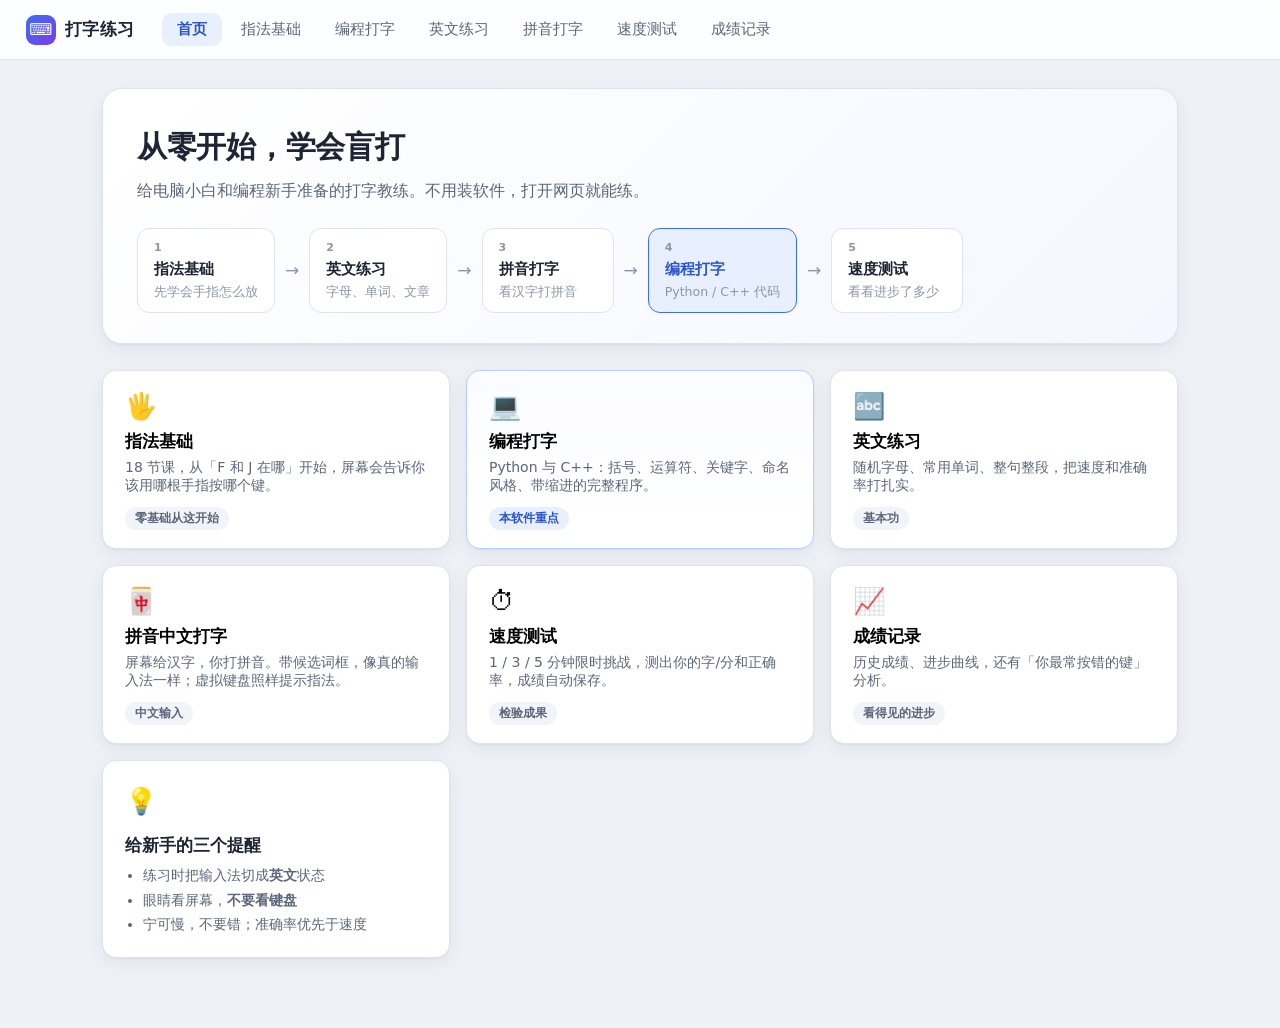
==== index.html @ 73f5bd14 "初始提交：打字练习（指法 / 拼音 / 编程 / 拳击小游戏） 一个给电脑小白和编程新手用的打字练习工具。纯原生 HTML/CSS/JS， 零依赖、零构建，双击 index.html 就能用。  模块" ====
<!DOCTYPE html>
<html lang="zh-CN">
<head>
<meta charset="UTF-8">
<meta name="viewport" content="width=device-width, initial-scale=1">
<title>打字练习 · 从零到编程盲打</title>
<link rel="stylesheet" href="css/style.css">
</head>
<body>

<header class="topbar">
  <div class="brand"><span class="logo">⌨</span><span>打字练习</span></div>
  <nav class="nav" id="nav">
    <button class="nav-btn active" data-screen="home">首页</button>
    <button class="nav-btn" data-screen="finger">指法基础</button>
    <button class="nav-btn" data-screen="code">编程打字</button>
    <button class="nav-btn" data-screen="english">英文练习</button>
    <button class="nav-btn" data-screen="pinyin">拼音打字</button>
    <button class="nav-btn" data-screen="test">速度测试</button>
    <button class="nav-btn" data-screen="records">成绩记录</button>
  </nav>
</header>

<main id="main">

  <!-- ================= 首页 ================= -->
  <section class="screen active" id="screen-home">
    <div class="hero">
      <h1>从零开始，学会盲打</h1>
      <p class="hero-sub">给电脑小白和编程新手准备的打字教练。不用装软件，打开网页就能练。</p>
      <div class="hero-flow">
        <div class="flow-step"><b>1</b><span>指法基础</span><em>先学会手指怎么放</em></div>
        <div class="flow-arrow">→</div>
        <div class="flow-step"><b>2</b><span>英文练习</span><em>字母、单词、文章</em></div>
        <div class="flow-arrow">→</div>
        <div class="flow-step"><b>3</b><span>拼音打字</span><em>看汉字打拼音</em></div>
        <div class="flow-arrow">→</div>
        <div class="flow-step hot"><b>4</b><span>编程打字</span><em>Python / C++ 代码</em></div>
        <div class="flow-arrow">→</div>
        <div class="flow-step"><b>5</b><span>速度测试</span><em>看看进步了多少</em></div>
      </div>
    </div>

    <div class="home-cards">
      <button class="home-card" data-goto="finger">
        <div class="hc-icon">🖐</div>
        <h3>指法基础</h3>
        <p>18 节课，从「F 和 J 在哪」开始，屏幕会告诉你该用哪根手指按哪个键。</p>
        <span class="hc-tag">零基础从这开始</span>
      </button>
      <button class="home-card hot" data-goto="code">
        <div class="hc-icon">💻</div>
        <h3>编程打字</h3>
        <p>Python 与 C++：括号、运算符、关键字、命名风格、带缩进的完整程序。</p>
        <span class="hc-tag">本软件重点</span>
      </button>
      <button class="home-card" data-goto="english">
        <div class="hc-icon">🔤</div>
        <h3>英文练习</h3>
        <p>随机字母、常用单词、整句整段，把速度和准确率打扎实。</p>
        <span class="hc-tag">基本功</span>
      </button>
      <button class="home-card" data-goto="pinyin">
        <div class="hc-icon">🀄</div>
        <h3>拼音中文打字</h3>
        <p>屏幕给汉字，你打拼音。带候选词框，像真的输入法一样；虚拟键盘照样提示指法。</p>
        <span class="hc-tag">中文输入</span>
      </button>
      <button class="home-card" data-goto="test">
        <div class="hc-icon">⏱</div>
        <h3>速度测试</h3>
        <p>1 / 3 / 5 分钟限时挑战，测出你的字/分和正确率，成绩自动保存。</p>
        <span class="hc-tag">检验成果</span>
      </button>
      <button class="home-card" data-goto="records">
        <div class="hc-icon">📈</div>
        <h3>成绩记录</h3>
        <p>历史成绩、进步曲线，还有「你最常按错的键」分析。</p>
        <span class="hc-tag">看得见的进步</span>
      </button>
      <div class="home-card static">
        <div class="hc-icon">💡</div>
        <h3>给新手的三个提醒</h3>
        <ul class="tips">
          <li>练习时把输入法切成<b>英文</b>状态</li>
          <li>眼睛看屏幕，<b>不要看键盘</b></li>
          <li>宁可慢，不要错；准确率优先于速度</li>
        </ul>
      </div>
    </div>
  </section>

  <!-- ================= 指法基础 ================= -->
  <section class="screen" id="screen-finger">
    <div class="panel-head">
      <h2>指法基础课</h2>
      <p>十个手指各有分工。按顺序练，每课拿到 <b>★★★</b> 再进下一课。屏幕上的虚拟键盘会高亮该按的键，下方会提示用哪根手指。</p>
    </div>

    <button class="game-banner" id="btnBoxing">
      <span class="gb-icon">🥊</span>
      <span class="gb-text">
        <b>拳击训练 · 小游戏</b>
        <em>打对高亮的键就是出拳，打错会被对手反击。练指法，也练准头。</em>
      </span>
      <span class="gb-go">开始 →</span>
    </button>

    <div class="level-grid" id="fingerLevels"></div>
  </section>

  <!-- ================= 拳击小游戏 ================= -->
  <section class="screen" id="screen-boxing">
    <div class="ring">
      <div class="ring-top">
        <button class="btn ghost small" id="boxBack">← 返回</button>
        <div class="ring-clock" id="boxTimer">1:00</div>
        <div class="seg" id="boxLevelSeg">
          <button class="seg-btn active" data-lv="easy">简单</button>
          <button class="seg-btn" data-lv="normal">中等</button>
          <button class="seg-btn" data-lv="hard">困难</button>
        </div>
      </div>

      <div class="ring-hp">
        <div class="hp-side">
          <div class="hp-head"><span>你</span><b id="boxYouHpTxt">100</b></div>
          <div class="hp-bar you"><i id="boxYouHp"></i></div>
        </div>
        <div class="hp-side right">
          <div class="hp-head"><b id="boxFoeHpTxt">600</b><span>对手</span></div>
          <div class="hp-bar foe"><i id="boxFoeHp"></i></div>
        </div>
      </div>

      <div class="ring-stage" id="boxStage">
        <div class="fighter you" id="boxYouFig"><span class="fig">🥊</span><em>你</em></div>
        <div class="ring-mid"></div>
        <div class="fighter foe" id="boxFoeFig"><span class="fig">🥊</span><em>对手</em></div>
        <div class="ring-banner" id="boxBanner"></div>
      </div>

      <div class="ring-combo">
        <span class="rc-combo" id="boxComboTxt">连击 <b>0</b></span>
        <span class="rc-punch" id="boxPunchName"></span>
      </div>

      <div class="ring-target">
        <div class="key-queue" id="boxQueue"></div>
      </div>

      <div class="hint-bar">
        <div class="hint-next" id="boxHint">准备好了就开始</div>
        <div class="hint-opts">
          <label class="switch"><input type="checkbox" id="boxSound"><span>按键音</span></label>
        </div>
      </div>

      <div class="keyboard" id="boxingKeyboard"></div>

      <div class="ring-overlay hidden" id="boxOverlay">
        <div class="ring-result">
          <div class="rr-icon" id="boxResIcon">🏆</div>
          <h2 id="boxResTitle">回合结束</h2>
          <div class="rr-stats" id="boxResStats"></div>
          <p class="rr-msg" id="boxResMsg"></p>
          <div class="rr-btns">
            <button class="btn primary" id="boxAgain">再来一局</button>
            <button class="btn" id="boxExit">返回指法基础</button>
          </div>
        </div>
      </div>
    </div>
  </section>

  <!-- ================= 编程打字 ================= -->
  <section class="screen" id="screen-code">
    <div class="panel-head">
      <h2>编程打字 · Python / C++</h2>
      <p>写代码最卡手指的不是字母，是 <code>{ } [ ] ( ) ; : &lt; &gt; :: -&gt; &amp;&amp; ||</code> 这些符号，还有缩进。下面按难度分五关，从符号一直练到完整程序。</p>
    </div>
    <div class="tabs" id="codeTabs"></div>
    <div class="level-grid" id="codeLevels"></div>
  </section>

  <!-- ================= 英文练习 ================= -->
  <section class="screen" id="screen-english">
    <div class="panel-head">
      <h2>英文打字练习</h2>
      <p>从随机字母到整段文章。这一关练的是「手感」，打好之后编程打字会轻松很多。</p>
    </div>
    <div class="tabs" id="englishTabs"></div>
    <div class="level-grid" id="englishLevels"></div>
  </section>

  <!-- ================= 拼音中文打字 ================= -->
  <section class="screen" id="screen-pinyin">
    <div class="panel-head">
      <h2>拼音中文打字</h2>
      <p>屏幕给你汉字，你打出它的拼音 —— 比如「中国」就打 <code>zhongguo</code>，然后按<b>空格</b>确认。
         这是<b>模拟输入法</b>的练法：所以虚拟键盘照样告诉你该用哪根手指、按错的键也会被统计。
         练熟之后，用真实输入法打字会顺手很多。</p>
    </div>
    <div class="tabs" id="pinyinTabs"></div>
    <div class="level-grid" id="pinyinLevels"></div>
  </section>

  <!-- ================= 速度测试 ================= -->
  <section class="screen" id="screen-test">
    <div class="panel-head">
      <h2>速度测试</h2>
      <p>限时挑战，时间一到自动结算。成绩会存进「成绩记录」，可以反复挑战刷新纪录。</p>
    </div>

    <div class="test-config">
      <div class="cfg-block">
        <label class="cfg-label">测试内容</label>
        <div class="seg" id="testKind">
          <button class="seg-btn active" data-kind="code">代码混合</button>
          <button class="seg-btn" data-kind="english">英文文章</button>
          <button class="seg-btn" data-kind="pinyin">拼音中文</button>
          <button class="seg-btn" data-kind="symbol">纯符号</button>
        </div>
      </div>
      <div class="cfg-block">
        <label class="cfg-label">时长</label>
        <div class="seg" id="testDur">
          <button class="seg-btn" data-dur="60">1 分钟</button>
          <button class="seg-btn active" data-dur="180">3 分钟</button>
          <button class="seg-btn" data-dur="300">5 分钟</button>
        </div>
      </div>
      <button class="btn primary big" id="btnStartTest">开始测试</button>
    </div>

    <div class="test-best" id="testBest"></div>
  </section>

  <!-- ================= 通用练习界面 ================= -->
  <section class="screen" id="screen-practice">
    <div class="practice-head">
      <div class="ph-left">
        <button class="btn ghost small" id="btnBack">← 返回</button>
        <div>
          <h2 id="pTitle">练习</h2>
          <p class="ph-sub" id="pSubtitle"></p>
        </div>
      </div>
      <div class="stats">
        <div class="stat"><b id="sKpm">0</b><span>字/分</span></div>
        <div class="stat"><b id="sAcc">100%</b><span>正确率</span></div>
        <div class="stat"><b id="sTime">0:00</b><span id="sTimeLabel">用时</span></div>
        <div class="stat"><b id="sProgress">0%</b><span>进度</span></div>
      </div>
    </div>

    <div class="progress-bar"><i id="pBar"></i></div>

    <div class="pinyin-panel hidden" id="pinyinPanel">
      <div class="py-left">
        <div class="py-word" id="pyWord">—</div>
        <div class="py-pinyin" id="pyPinyin"></div>
      </div>
      <div class="py-right">
        <div class="py-label">候选词 · 打完按空格确认</div>
        <div class="py-cands" id="pyCands"></div>
      </div>
    </div>

    <div class="type-area" id="typeArea">
      <div class="type-scroll" id="typeScroll">
        <div class="type-text" id="typeText"></div>
      </div>
      <div class="type-overlay" id="typeOverlay"></div>
    </div>

    <div class="hint-bar">
      <div class="hint-next" id="hintNext">准备好了就按第一个键开始</div>
      <div class="hint-opts">
        <label class="switch"><input type="checkbox" id="chkStrict" checked><span>严格模式</span></label>
        <label class="switch"><input type="checkbox" id="chkTabIndent" checked><span>Tab 补全缩进</span></label>
        <label class="switch"><input type="checkbox" id="chkSpaces" checked><span>显示空格</span></label>
        <label class="switch"><input type="checkbox" id="chkSound"><span>按键音</span></label>
      </div>
    </div>

    <div class="hands-wrap">
      <div class="hand" id="handLeft">
        <div class="hand-label">左手</div>
        <div class="fingers">
          <div class="finger" data-finger="L5"><i></i><span>小指</span></div>
          <div class="finger" data-finger="L4"><i></i><span>无名</span></div>
          <div class="finger" data-finger="L3"><i></i><span>中指</span></div>
          <div class="finger" data-finger="L2"><i></i><span>食指</span></div>
          <div class="finger thumb" data-finger="TH"><i></i><span>拇指</span></div>
        </div>
      </div>
      <div class="hand right" id="handRight">
        <div class="hand-label">右手</div>
        <div class="fingers">
          <div class="finger thumb" data-finger="TH"><i></i><span>拇指</span></div>
          <div class="finger" data-finger="R2"><i></i><span>食指</span></div>
          <div class="finger" data-finger="R3"><i></i><span>中指</span></div>
          <div class="finger" data-finger="R4"><i></i><span>无名</span></div>
          <div class="finger" data-finger="R5"><i></i><span>小指</span></div>
        </div>
      </div>
    </div>

    <div class="kb-legend" id="kbLegend"></div>
    <div class="keyboard" id="keyboard"></div>

    <div class="practice-foot">
      <button class="btn" id="btnRestart">↻ 重新开始</button>
      <button class="btn" id="btnPause">⏸ 暂停</button>
      <button class="btn primary" id="btnNext">下一组 →</button>
      <span class="foot-note">提示：练习时请把输入法切换到<b>英文</b>状态</span>
    </div>
  </section>

  <!-- ================= 成绩记录 ================= -->
  <section class="screen" id="screen-records">
    <div class="panel-head">
      <h2>成绩记录</h2>
      <p>成绩保存在你这台电脑的浏览器里（localStorage），不会上传到任何地方。</p>
    </div>

    <div class="record-overview" id="recordOverview"></div>

    <div class="record-grid">
      <div class="card">
        <h3>进步曲线（字/分）</h3>
        <canvas id="trendChart" width="640" height="220"></canvas>
        <p class="card-note" id="trendNote">还没有数据，去练几组吧。</p>
      </div>

      <div class="card">
        <h3>薄弱键分析</h3>
        <p class="card-note">统计你「该按这个键却按错」的次数。</p>
        <div class="weak-list" id="weakList"></div>
        <button class="btn primary" id="btnWeakDrill">针对薄弱键生成练习</button>
      </div>
    </div>

    <div class="card">
      <h3>最近成绩</h3>
      <div class="table-wrap">
        <table class="record-table" id="recordTable">
          <thead>
            <tr><th>时间</th><th>项目</th><th>字/分</th><th>正确率</th><th>用时</th><th>错误</th></tr>
          </thead>
          <tbody></tbody>
        </table>
      </div>
      <button class="btn danger" id="btnClearRecords">清空全部记录</button>
    </div>
  </section>

  <!-- ================= 结算弹窗 ================= -->
  <div class="modal-mask hidden" id="modalMask">
    <div class="modal" id="modal">
      <div class="modal-stars" id="mStars"></div>
      <h2 id="mTitle">这一组完成啦</h2>
      <div class="modal-stats" id="mStats"></div>
      <p class="modal-msg" id="mMsg"></p>
      <div class="modal-btns">
        <button class="btn" id="mAgain">再来一次</button>
        <button class="btn primary" id="mNext">下一组</button>
        <button class="btn ghost" id="mClose">关闭</button>
      </div>
    </div>
  </div>

</main>

<script src="js/data.js"></script>
<script src="js/keyboard.js"></script>
<script src="js/engine.js"></script>
<script src="js/boxing.js"></script>
<script src="js/app.js"></script>
</body>
</html>
---- css/style.css ----
/* ============================================================
   打字练习 · 样式表
   ============================================================ */

:root {
  --bg: #eef1f6;
  --panel: #ffffff;
  --ink: #1d2433;
  --ink-2: #5b6679;
  --ink-3: #8c96a8;
  --line: #dfe4ec;
  --brand: #3b6ef5;
  --brand-dk: #2a55cc;
  --brand-soft: #e8efff;
  --ok: #17b26a;
  --ok-soft: #e3f8ee;
  --bad: #ef4444;
  --bad-soft: #fdeaea;
  --warn: #f59e0b;
  --radius: 14px;
  --shadow: 0 1px 2px rgba(20,30,60,.05), 0 6px 20px rgba(20,30,60,.06);
  --shadow-lg: 0 10px 40px rgba(20,30,60,.14);
  --mono: "Cascadia Mono", "JetBrains Mono", Consolas, "SF Mono", Menlo, "Courier New", monospace;
}

/* 手指配色：左手暖色，右手冷色，一眼分清 */
:root {
  --f-L5: #ef5f6b;
  --f-L4: #f59f3c;
  --f-L3: #e3c229;
  --f-L2: #4cb96b;
  --f-R2: #14b8a6;
  --f-R3: #3b82f6;
  --f-R4: #8b5cf6;
  --f-R5: #ec4899;
  --f-TH: #94a3b8;
}

* { box-sizing: border-box; }

html, body {
  margin: 0;
  padding: 0;
  background: var(--bg);
  color: var(--ink);
  font-family: "PingFang SC", "Microsoft YaHei", "Hiragino Sans GB", system-ui, -apple-system, sans-serif;
  font-size: 15px;
  line-height: 1.6;
  -webkit-font-smoothing: antialiased;
}

button { font-family: inherit; cursor: pointer; }
code { font-family: var(--mono); background: #f1f4f9; padding: 1px 5px; border-radius: 5px; font-size: .92em; color: #b3306b; }

/* ---------------- 顶栏 ---------------- */
.topbar {
  position: sticky; top: 0; z-index: 50;
  display: flex; align-items: center; gap: 28px;
  padding: 0 26px; height: 60px;
  background: rgba(255,255,255,.88);
  backdrop-filter: saturate(180%) blur(12px);
  border-bottom: 1px solid var(--line);
}
.brand { display: flex; align-items: center; gap: 9px; font-weight: 700; font-size: 17px; letter-spacing: .3px; }
.brand .logo {
  display: grid; place-items: center;
  width: 30px; height: 30px; border-radius: 9px;
  background: linear-gradient(135deg, var(--brand), #7c3aed);
  color: #fff; font-size: 16px;
}
.nav { display: flex; gap: 4px; }
.nav-btn {
  border: 0; background: transparent; color: var(--ink-2);
  padding: 7px 15px; border-radius: 9px; font-size: 14.5px; font-weight: 500;
  transition: background .15s, color .15s;
}
.nav-btn:hover { background: #f1f4f9; color: var(--ink); }
.nav-btn.active { background: var(--brand-soft); color: var(--brand-dk); font-weight: 600; }

main { max-width: 1120px; margin: 0 auto; padding: 28px 22px 70px; }

/* ---------------- 屏幕切换 ---------------- */
.screen { display: none; animation: fadeUp .26s ease; }
.screen.active { display: block; }
@keyframes fadeUp { from { opacity: 0; transform: translateY(7px); } to { opacity: 1; transform: none; } }

.panel-head { margin-bottom: 22px; }
.panel-head h2 { margin: 0 0 7px; font-size: 23px; letter-spacing: .2px; }
.panel-head p { margin: 0; color: var(--ink-2); max-width: 780px; }

/* ---------------- 首页 ---------------- */
.hero {
  background: linear-gradient(135deg, #ffffff 0%, #f4f7ff 100%);
  border: 1px solid var(--line);
  border-radius: 20px;
  padding: 34px 34px 30px;
  box-shadow: var(--shadow);
  margin-bottom: 26px;
}
.hero h1 { margin: 0 0 8px; font-size: 30px; letter-spacing: -.3px; }
.hero-sub { margin: 0 0 24px; color: var(--ink-2); font-size: 15.5px; }

.hero-flow { display: flex; align-items: center; gap: 10px; flex-wrap: wrap; }
.flow-step {
  display: flex; flex-direction: column; gap: 1px;
  background: #fff; border: 1px solid var(--line); border-radius: 12px;
  padding: 10px 16px; min-width: 132px;
}
.flow-step b { font-size: 11px; color: var(--ink-3); font-weight: 700; letter-spacing: 1px; }
.flow-step span { font-weight: 600; font-size: 15px; }
.flow-step em { font-style: normal; font-size: 12.5px; color: var(--ink-3); }
.flow-step.hot { border-color: var(--brand); background: var(--brand-soft); }
.flow-step.hot span { color: var(--brand-dk); }
.flow-arrow { color: var(--ink-3); font-size: 17px; }

.home-cards { display: grid; grid-template-columns: repeat(auto-fill, minmax(285px, 1fr)); gap: 16px; }.home-card {
  display: block; text-align: left;
  background: var(--panel); border: 1px solid var(--line); border-radius: var(--radius);
  padding: 20px 22px 18px; box-shadow: var(--shadow);
  transition: transform .16s, box-shadow .16s, border-color .16s;
  position: relative;
}
button.home-card:hover { transform: translateY(-3px); box-shadow: var(--shadow-lg); border-color: #c9d6f5; }
.home-card.hot { border-color: #b9cdfb; background: linear-gradient(180deg, #fbfcff, #fff); }
.home-card .hc-icon { font-size: 26px; margin-bottom: 9px; }
.home-card h3 { margin: 0 0 6px; font-size: 17px; }
.home-card p { margin: 0 0 12px; color: var(--ink-2); font-size: 14px; }
.hc-tag {
  display: inline-block; font-size: 12px; font-weight: 600;
  background: #f1f4f9; color: var(--ink-2);
  padding: 3px 10px; border-radius: 20px;
}
.home-card.hot .hc-tag { background: var(--brand-soft); color: var(--brand-dk); }
.home-card.static { cursor: default; }
.tips { margin: 0; padding-left: 18px; color: var(--ink-2); font-size: 13.5px; }
.tips li { margin-bottom: 3px; }

/* ---------------- 关卡列表 ---------------- */
.tabs { display: flex; gap: 7px; margin-bottom: 18px; flex-wrap: wrap; }
.tab-btn {
  border: 1px solid var(--line); background: #fff; color: var(--ink-2);
  padding: 8px 17px; border-radius: 10px; font-size: 14.5px; font-weight: 600;
  transition: all .15s;
}
.tab-btn:hover { border-color: #c9d6f5; color: var(--ink); }
.tab-btn.active { background: var(--brand); border-color: var(--brand); color: #fff; }

.level-grid { display: grid; grid-template-columns: repeat(auto-fill, minmax(258px, 1fr)); gap: 13px; }
.group-title {
  grid-column: 1 / -1;
  font-size: 13px; font-weight: 700; color: var(--ink-3);
  letter-spacing: 1.4px; text-transform: uppercase;
  margin: 14px 0 -3px; padding-bottom: 7px; border-bottom: 1px dashed var(--line);
}
.group-title:first-child { margin-top: 0; }

.level-card {
  text-align: left; background: var(--panel); border: 1px solid var(--line);
  border-radius: 12px; padding: 15px 17px;
  box-shadow: 0 1px 2px rgba(20,30,60,.04);
  transition: transform .15s, box-shadow .15s, border-color .15s;
  position: relative; overflow: hidden;
}
.level-card:hover { transform: translateY(-2px); box-shadow: var(--shadow); border-color: #c9d6f5; }
.level-card .lc-top { display: flex; align-items: center; justify-content: space-between; gap: 8px; margin-bottom: 4px; }
.level-card h4 { margin: 0; font-size: 15.5px; }
.level-card .lc-desc { margin: 0; color: var(--ink-3); font-size: 13px; }
.level-card .lc-preview {
  margin-top: 9px; font-family: var(--mono); font-size: 12.5px; color: #5d6b85;
  background: #f7f9fc; border-radius: 7px; padding: 7px 10px;
  white-space: nowrap; overflow: hidden; text-overflow: ellipsis;
}
.stars { font-size: 13px; color: #d8dee9; letter-spacing: 1px; white-space: nowrap; }
.stars .on { color: #fbbf24; }
.level-card .lc-badge {
  position: absolute; top: 0; right: 0;
  font-size: 10.5px; font-weight: 700; letter-spacing: .5px;
  background: var(--brand-soft); color: var(--brand-dk);
  padding: 3px 10px; border-bottom-left-radius: 9px;
}

/* ---------------- 按钮 ---------------- */
.btn {
  border: 1px solid var(--line); background: #fff; color: var(--ink);
  padding: 9px 18px; border-radius: 10px; font-size: 14.5px; font-weight: 600;
  transition: all .14s;
}
.btn:hover { border-color: #c2cee2; background: #fafbfd; }
.btn.primary { background: var(--brand); border-color: var(--brand); color: #fff; }
.btn.primary:hover { background: var(--brand-dk); border-color: var(--brand-dk); }
.btn.ghost { background: transparent; border-color: transparent; color: var(--ink-2); }
.btn.ghost:hover { background: #eaeef5; color: var(--ink); }
.btn.danger { color: #c0392b; border-color: #f3d3d0; background: #fff; }
.btn.danger:hover { background: #fdf3f2; }
.btn.small { padding: 6px 12px; font-size: 13.5px; }
.btn.big { padding: 13px 34px; font-size: 16px; }
.btn:disabled { opacity: .45; cursor: not-allowed; }

/* ---------------- 速度测试配置 ---------------- */
.test-config {
  display: flex; align-items: flex-end; gap: 26px; flex-wrap: wrap;
  background: var(--panel); border: 1px solid var(--line); border-radius: var(--radius);
  padding: 22px 24px; box-shadow: var(--shadow);
}
.cfg-block { display: flex; flex-direction: column; gap: 9px; }
.cfg-label { font-size: 13px; font-weight: 700; color: var(--ink-3); letter-spacing: .5px; }
.seg { display: flex; gap: 6px; background: #f1f4f9; padding: 4px; border-radius: 11px; }
.seg-btn {
  border: 0; background: transparent; color: var(--ink-2);
  padding: 8px 17px; border-radius: 8px; font-size: 14px; font-weight: 600;
}
.seg-btn.active { background: #fff; color: var(--brand-dk); box-shadow: 0 1px 3px rgba(20,30,60,.11); }
.test-best { margin-top: 20px; }

/* ---------------- 练习界面 ---------------- */
.practice-head { display: flex; align-items: flex-start; justify-content: space-between; gap: 20px; flex-wrap: wrap; margin-bottom: 14px; }
.ph-left { display: flex; align-items: flex-start; gap: 12px; }
.ph-left h2 { margin: 2px 0 2px; font-size: 19px; }
.ph-sub { margin: 0; color: var(--ink-3); font-size: 13.5px; }
.stats { display: flex; gap: 10px; }
.stat {
  background: var(--panel); border: 1px solid var(--line); border-radius: 11px;
  padding: 8px 16px; text-align: center; min-width: 82px;
}
.stat b { display: block; font-size: 20px; font-variant-numeric: tabular-nums; letter-spacing: -.4px; }
.stat span { font-size: 11.5px; color: var(--ink-3); }
.stat.warn b { color: var(--warn); }
.stat.ok b { color: var(--ok); }
.stat.bad b { color: var(--bad); }

.progress-bar { height: 6px; background: #e2e7f0; border-radius: 6px; overflow: hidden; margin-bottom: 18px; }
.progress-bar i { display: block; height: 100%; width: 0; background: linear-gradient(90deg, var(--brand), #7c3aed); border-radius: 6px; transition: width .12s linear; }

/* ---------- 拼音打字：汉字 + 拼音进度 + 候选词框 ---------- */
.pinyin-panel {
  display: flex; align-items: center; gap: 34px; flex-wrap: wrap;
  background: var(--panel); border: 1px solid var(--line); border-radius: 12px;
  padding: 14px 24px; margin-bottom: 14px;
  box-shadow: 0 1px 2px rgba(20,30,60,.04);
}
.py-left { min-width: 150px; }
.py-word { font-size: 40px; font-weight: 700; letter-spacing: 8px; line-height: 1.15; color: #17233d; }
.py-pinyin { font-family: var(--mono); font-size: 17px; letter-spacing: 3px; margin-top: 3px; height: 24px; }
.py-pinyin .t { color: var(--ok); font-weight: 700; }
.py-pinyin .r { color: #c3cbd9; }
.py-right { flex: 1; min-width: 260px; }
.py-label { font-size: 12px; color: var(--ink-3); margin-bottom: 7px; }
.py-cands { display: flex; gap: 8px; flex-wrap: wrap; }
.py-cand {
  font-size: 19px; padding: 6px 16px; border-radius: 9px; letter-spacing: 1px;
  background: #f1f4f9; color: var(--ink-3);
}
.py-cand.first {
  background: var(--brand-soft); color: var(--brand-dk); font-weight: 700;
  box-shadow: 0 0 0 1px #c3d5fb inset;
}

.type-area {
  position: relative;
  background: #fbfcfe; border: 1px solid var(--line); border-radius: var(--radius);
  padding: 0; margin-bottom: 14px;
  height: 252px; overflow: hidden;
  box-shadow: inset 0 1px 3px rgba(20,30,60,.03);
  transition: border-color .15s, box-shadow .15s;
  cursor: text;
}
.type-area:focus { outline: none; }
.type-area.focused { border-color: #b9cdfb; box-shadow: 0 0 0 3px var(--brand-soft); }
.type-area.shake { animation: shake .18s; }
@keyframes shake {
  0%,100% { transform: translateX(0); }
  25% { transform: translateX(-5px); }
  75% { transform: translateX(5px); }
}
.type-area.done { border-color: #a7e6c6; box-shadow: 0 0 0 3px var(--ok-soft); }

.type-scroll {
  position: relative;
  height: 100%; overflow-y: auto; overflow-x: hidden;
  padding: 20px 26px;
}

.type-text {
  font-family: var(--mono);
  font-size: 21px; line-height: 2.05;
  white-space: pre-wrap; word-break: break-word;
  letter-spacing: .4px; color: #7c8798;
}
.type-text .c { border-radius: 3px; transition: color .08s, background .08s; }
.type-text .c.ok { color: var(--ok); }
.type-text .c.bad { color: #fff; background: var(--bad); }
.type-text .c.cur {
  box-shadow: 0 0 0 2px var(--brand);
  position: relative;
}
.type-text .c.cur:not(.bad) { color: #17233d; }
.type-text .c.cur::before {
  content: ""; position: absolute; left: -2px; top: 4%;
  width: 2.5px; height: 92%; background: var(--brand);
  animation: blink 1.05s steps(2) infinite;
}
@keyframes blink { 0%,50% { opacity: 1; } 51%,100% { opacity: .12; } }
/* 空格默认只有打开「显示空格」时才显示底色 */
.type-text.show-spaces .c.sp { background: rgba(59,110,245,.10); }
.type-text .c.nl { color: #c3cbd9; }
.type-text .c.nl::after { content: "↵"; font-size: .8em; }
.type-text .ln {
  color: #c3cbd9; user-select: none; font-size: .76em;
  margin-right: 8px; font-variant-numeric: tabular-nums;
}

.type-overlay {
  position: absolute; inset: 0; display: none;
  place-items: center; background: rgba(251,252,254,.9);
  font-size: 17px; color: var(--ink-2); backdrop-filter: blur(2px);
}
.type-overlay.show { display: grid; }
.type-overlay b { color: var(--ink); }

.hint-bar {
  display: flex; align-items: center; justify-content: space-between; gap: 16px; flex-wrap: wrap;
  background: var(--panel); border: 1px solid var(--line); border-radius: 12px;
  padding: 11px 18px; margin-bottom: 14px;
}
.hint-next { font-size: 15px; display: flex; align-items: center; gap: 9px; flex-wrap: wrap; }
.hint-next kbd {
  font-family: var(--mono); font-size: 16px; font-weight: 700;
  background: #fff; border: 1px solid #ccd5e4; border-bottom-width: 3px;
  border-radius: 7px; padding: 2px 11px; min-width: 34px; text-align: center;
  display: inline-block;
}
.hint-next .finger-tag {
  font-size: 12.5px; font-weight: 700; color: #fff;
  padding: 3px 11px; border-radius: 20px;
}
.hint-next .muted { color: var(--ink-3); font-size: 13.5px; font-weight: 400; }
.hint-opts { display: flex; gap: 15px; flex-wrap: wrap; }
.switch { display: inline-flex; align-items: center; gap: 7px; font-size: 13.5px; color: var(--ink-2); cursor: pointer; user-select: none; }
.switch input { width: 15px; height: 15px; accent-color: var(--brand); cursor: pointer; }

/* ---------------- 手指提示 ---------------- */
.hands-wrap {
  display: flex; gap: 34px; justify-content: center; flex-wrap: wrap;
  background: var(--panel); border: 1px solid var(--line); border-radius: 12px;
  padding: 13px 22px; margin-bottom: 12px;
}
.hand { display: flex; align-items: center; gap: 12px; }
/* 右手整体镜像：标签放外侧，手指从拇指到小指 */
.hand.right { flex-direction: row-reverse; }
.hand-label { font-size: 12px; color: var(--ink-3); font-weight: 700; writing-mode: vertical-rl; letter-spacing: 2px; }
.fingers { display: flex; gap: 6px; }
.finger {
  display: flex; flex-direction: column; align-items: center; gap: 4px;
  padding: 6px 4px 5px; border-radius: 9px; min-width: 50px;
  transition: background .12s, transform .12s;
}
.finger i { display: block; width: 15px; border-radius: 8px; background: currentColor; opacity: .32; transition: opacity .12s, height .12s; }
.finger span { font-size: 11px; color: var(--ink-3); white-space: nowrap; }
.finger[data-finger="L5"] { color: var(--f-L5); } .finger[data-finger="L4"] { color: var(--f-L4); }
.finger[data-finger="L3"] { color: var(--f-L3); } .finger[data-finger="L2"] { color: var(--f-L2); }
.finger[data-finger="R2"] { color: var(--f-R2); } .finger[data-finger="R3"] { color: var(--f-R3); }
.finger[data-finger="R4"] { color: var(--f-R4); } .finger[data-finger="R5"] { color: var(--f-R5); }
.finger[data-finger="TH"] { color: var(--f-TH); }
/* 手指长短，模拟真实手掌 */
.finger i { height: 34px; }
.finger[data-finger$="3"] i { height: 42px; }
.finger[data-finger$="2"] i { height: 38px; }
.finger[data-finger$="5"] i { height: 26px; }
.finger.thumb i { height: 20px; width: 22px; border-radius: 9px; }
.finger.active { background: currentColor; transform: translateY(-3px); }
.finger.active i { opacity: 1; }
.finger.active span { color: #fff; font-weight: 700; }
.finger.press { animation: pressPulse .18s; }
@keyframes pressPulse { 50% { transform: scale(.9) translateY(1px); } }

/* ---------------- 虚拟键盘 ---------------- */
.kb-legend { display: flex; gap: 13px; justify-content: center; flex-wrap: wrap; margin-bottom: 9px; }
.kb-legend span { font-size: 11.5px; color: var(--ink-2); display: inline-flex; align-items: center; gap: 5px; }
.kb-legend i { width: 10px; height: 10px; border-radius: 3px; display: inline-block; }

.keyboard {
  background: #e9edf4; border: 1px solid var(--line); border-radius: 14px;
  padding: 9px; margin-bottom: 16px;
  box-shadow: inset 0 1px 4px rgba(20,30,60,.05);
}
.kb-row { display: flex; gap: 5px; margin-bottom: 5px; }
.kb-row:last-child { margin-bottom: 0; }
.key {
  position: relative;
  flex: 1 1 0; min-width: 0; height: 46px;
  background: #fff; border: 1px solid #d4dbe8; border-bottom-width: 3px;
  border-radius: 8px;
  display: flex; flex-direction: column; align-items: center; justify-content: center;
  font-family: var(--mono); font-size: 14px; color: #46536b; font-weight: 600;
  transition: background .1s, transform .06s, border-color .1s, box-shadow .12s;
  overflow: hidden;
}
.key .k-shift { font-size: 10px; color: #9aa5b8; line-height: 1; margin-bottom: 1px; }
.key .k-main { line-height: 1.05; }
.key .k-finger {
  position: absolute; left: 0; right: 0; bottom: 0; height: 3px;
  background: currentColor; opacity: .5;
}
.key[data-finger="L5"] { color: #46536b; } /* 文字保持中性，只有色条用配色 */
.key .k-finger[data-f="L5"] { background: var(--f-L5); } .key .k-finger[data-f="L4"] { background: var(--f-L4); }
.key .k-finger[data-f="L3"] { background: var(--f-L3); } .key .k-finger[data-f="L2"] { background: var(--f-L2); }
.key .k-finger[data-f="R2"] { background: var(--f-R2); } .key .k-finger[data-f="R3"] { background: var(--f-R3); }
.key .k-finger[data-f="R4"] { background: var(--f-R4); } .key .k-finger[data-f="R5"] { background: var(--f-R5); }
.key .k-finger[data-f="TH"] { background: var(--f-TH); }
.key.special { font-size: 11px; color: #7c8798; font-weight: 500; }
.key.home::after {
  content: ""; position: absolute; bottom: 8px; left: 50%; transform: translateX(-50%);
  width: 15px; height: 2.5px; background: #b9c3d4; border-radius: 2px;
}
.key.hl {
  background: var(--brand); border-color: var(--brand-dk); color: #fff;
  transform: translateY(1px); box-shadow: 0 0 0 3px rgba(59,110,245,.22);
  border-bottom-width: 1px;
}
.key.hl .k-shift { color: rgba(255,255,255,.75); }
.key.hl.needshift { background: #f59e0b; border-color: #d97706; box-shadow: 0 0 0 3px rgba(245,158,11,.25); }
.key.shifthl { background: #fde9c8; border-color: #e9b949; }
.key.press { animation: keyPress .16s; }
@keyframes keyPress { 0% { transform: translateY(2px) scale(.96); } 100% { transform: none; } }
.key.err { background: var(--bad-soft); border-color: #f5b5b5; }
.key.weak { background: #fff5e6; border-color: #f0c98a; }
.key.weak::before {
  content: attr(data-weak); position: absolute; top: 2px; right: 4px;
  font-size: 9px; color: #c98a1e; font-weight: 700;
}

.practice-foot { display: flex; align-items: center; gap: 11px; flex-wrap: wrap; }
.foot-note { margin-left: auto; font-size: 13px; color: var(--ink-3); }

/* ---------------- 弹窗 ---------------- */
.modal-mask {
  position: fixed; inset: 0; z-index: 100;
  background: rgba(20,30,60,.42); backdrop-filter: blur(3px);
  display: grid; place-items: center; padding: 20px;
  animation: fadeIn .18s;
}
@keyframes fadeIn { from { opacity: 0; } to { opacity: 1; } }
.modal {
  background: #fff; border-radius: 18px; padding: 30px 34px 26px;
  width: min(480px, 100%); text-align: center;
  box-shadow: var(--shadow-lg); animation: popIn .24s cubic-bezier(.2,1.2,.4,1);
}
@keyframes popIn { from { transform: scale(.92) translateY(12px); opacity: 0; } to { transform: none; opacity: 1; } }
.modal-stars { font-size: 34px; letter-spacing: 6px; color: #dfe4ec; margin-bottom: 4px; }
.modal-stars .on { color: #fbbf24; text-shadow: 0 2px 10px rgba(251,191,36,.45); }
.modal h2 { margin: 0 0 18px; font-size: 20px; }
.modal-stats { display: flex; justify-content: center; gap: 26px; margin-bottom: 16px; flex-wrap: wrap; }
.modal-stats div { text-align: center; }
.modal-stats b { display: block; font-size: 26px; font-variant-numeric: tabular-nums; }
.modal-stats span { font-size: 12.5px; color: var(--ink-3); }
.modal-msg { margin: 0 0 20px; color: var(--ink-2); font-size: 14px; }
.modal-btns { display: flex; gap: 10px; justify-content: center; flex-wrap: wrap; }

/* ---------------- 成绩记录 ---------------- */
.record-overview { display: grid; grid-template-columns: repeat(auto-fit, minmax(160px, 1fr)); gap: 13px; margin-bottom: 20px; }
.ov-card {
  background: var(--panel); border: 1px solid var(--line); border-radius: 12px;
  padding: 16px 20px; box-shadow: var(--shadow);
}
.ov-card b { display: block; font-size: 27px; font-variant-numeric: tabular-nums; letter-spacing: -.5px; }
.ov-card span { font-size: 12.5px; color: var(--ink-3); }

.record-grid { display: grid; grid-template-columns: 1.35fr 1fr; gap: 16px; margin-bottom: 16px; }
@media (max-width: 860px) { .record-grid { grid-template-columns: 1fr; } }
.card {
  background: var(--panel); border: 1px solid var(--line); border-radius: var(--radius);
  padding: 20px 22px; box-shadow: var(--shadow); margin-bottom: 0;
}
.card h3 { margin: 0 0 6px; font-size: 16px; }
.card-note { margin: 0 0 14px; color: var(--ink-3); font-size: 13px; }
#trendChart { width: 100%; height: auto; display: block; }

.weak-list { display: flex; flex-direction: column; gap: 7px; margin-bottom: 15px; min-height: 40px; }
.weak-item { display: flex; align-items: center; gap: 10px; font-size: 13.5px; }
.weak-item kbd {
  font-family: var(--mono); font-weight: 700; font-size: 14px;
  background: #fff5e6; border: 1px solid #f0c98a; border-radius: 6px;
  padding: 1px 9px; min-width: 30px; text-align: center; color: #a8681a;
}
.weak-bar { flex: 1; height: 7px; background: #eef1f6; border-radius: 5px; overflow: hidden; }
.weak-bar i { display: block; height: 100%; background: linear-gradient(90deg, #fbbf24, #ef4444); border-radius: 5px; }
.weak-item em { font-style: normal; color: var(--ink-3); font-size: 12.5px; width: 42px; text-align: right; }

.table-wrap { overflow-x: auto; margin-bottom: 15px; }
.record-table { width: 100%; border-collapse: collapse; font-size: 13.5px; }
.record-table th {
  text-align: left; font-size: 12px; color: var(--ink-3); font-weight: 700;
  padding: 8px 12px; border-bottom: 1px solid var(--line); white-space: nowrap;
}
.record-table td { padding: 9px 12px; border-bottom: 1px solid #f2f5f9; font-variant-numeric: tabular-nums; }
.record-table tr:hover td { background: #fafbfd; }
.record-table .r-kpm { font-weight: 700; color: var(--brand-dk); }
.record-table .r-mode { color: var(--ink-2); }
.empty-row td { text-align: center; color: var(--ink-3); padding: 30px 0; }

.hidden { display: none !important; }

/* ============================================================
   拳击小游戏
   ============================================================ */

/* ---- 指法基础页上的入口横幅 ---- */
.game-banner {
  display: flex; align-items: center; gap: 18px; width: 100%;
  text-align: left; margin-bottom: 20px; padding: 16px 22px;
  border: 1px solid #f3c9c9; border-radius: var(--radius);
  background: linear-gradient(100deg, #fff5f5 0%, #fff9f0 55%, #f4f7ff 100%);
  box-shadow: var(--shadow);
  transition: transform .16s, box-shadow .16s, border-color .16s;
}
.game-banner:hover { transform: translateY(-2px); box-shadow: var(--shadow-lg); border-color: #e9a8a8; }
.gb-icon { font-size: 34px; line-height: 1; }
.gb-text { flex: 1; display: flex; flex-direction: column; gap: 3px; }
.gb-text b { font-size: 17px; color: #a83232; }
.gb-text em { font-style: normal; font-size: 13.5px; color: var(--ink-2); }
.gb-go {
  font-size: 14px; font-weight: 700; color: #fff; background: #d94f4f;
  padding: 8px 18px; border-radius: 20px; white-space: nowrap;
  box-shadow: 0 2px 8px rgba(217,79,79,.3);
}

/* ---- 拳台 ---- */
.ring {
  position: relative;
  background: linear-gradient(180deg, #fdfefe 0%, #f6f8fc 100%);
  border: 1px solid var(--line); border-radius: 18px;
  padding: 16px 18px 18px; box-shadow: var(--shadow);
}

.ring-top { display: flex; align-items: center; gap: 16px; margin-bottom: 14px; }
.ring-clock {
  margin-left: auto; margin-right: auto;
  font-family: var(--mono); font-size: 27px; font-weight: 700;
  font-variant-numeric: tabular-nums; letter-spacing: 1px; color: var(--ink);
  transition: color .2s;
}
.ring-clock.urgent { color: #e03131; animation: blink 1s steps(2) infinite; }

.ring-hp { display: flex; gap: 16px; margin-bottom: 12px; }
.hp-side { flex: 1; }
.hp-head {
  display: flex; align-items: baseline; gap: 8px;
  font-size: 12.5px; color: var(--ink-3); margin-bottom: 5px;
}
.hp-head b { font-size: 15px; color: var(--ink); font-variant-numeric: tabular-nums; }
.hp-side.right .hp-head { flex-direction: row-reverse; }
.hp-bar { height: 9px; background: #e6ebf3; border-radius: 6px; overflow: hidden; }
.hp-bar i { display: block; height: 100%; width: 100%; border-radius: 6px; transition: width .18s ease-out; }
.hp-bar.you i { background: linear-gradient(90deg, #3b82f6, #14b8a6); }
.hp-bar.foe i { background: linear-gradient(90deg, #f59e0b, #ef4444); }
.hp-side.right .hp-bar { transform: scaleX(-1); }   /* 对手的血条从右往左掉，像对打 */

/* ---- 拳台中央 ---- */
.ring-stage {
  position: relative; height: 136px; margin-bottom: 12px;
  border-radius: 14px; overflow: hidden;
  background:
    radial-gradient(ellipse 60% 78% at 50% 108%, rgba(59,110,245,.10), transparent 70%),
    linear-gradient(180deg, #eef2f9 0%, #e4eaf4 100%);
  border: 1px solid #dfe5ef;
  display: flex; align-items: center; justify-content: space-between;
  padding: 0 46px;
  transition: background .2s;
}
/* 围绳 */
.ring-stage::before,
.ring-stage::after {
  content: ""; position: absolute; left: 0; right: 0; height: 3px;
  background: linear-gradient(90deg, #d94f4f, #e8b04b, #d94f4f);
  opacity: .38;
}
.ring-stage::before { top: 16px; }
.ring-stage::after { bottom: 16px; }
.ring-stage.shake { animation: shake .22s; }
.ring-stage.danger { background: linear-gradient(180deg, #fff1f1 0%, #ffe3e3 100%); }

.fighter {
  position: relative; z-index: 2;
  display: flex; flex-direction: column; align-items: center; gap: 5px;
  transition: transform .1s;
}
/* 拳手做成圆形徽章：蓝边=你，红边=对手，一眼分清谁是谁 */
.fighter .fig {
  display: grid; place-items: center;
  width: 72px; height: 72px; border-radius: 50%;
  font-size: 38px; line-height: 1;
  background: #fff; border: 3px solid #cbd5e1;
  box-shadow: 0 6px 18px rgba(20,30,60,.15);
}
.fighter.you .fig {
  border-color: #3b82f6;
  background: radial-gradient(circle at 35% 30%, #ffffff, #e6f0ff);
  box-shadow: 0 6px 18px rgba(59,130,246,.28);
}
.fighter.foe .fig {
  border-color: #ef4444;
  background: radial-gradient(circle at 65% 30%, #ffffff, #ffe8e8);
  box-shadow: 0 6px 18px rgba(239,68,68,.28);
}
.fighter em { font-style: normal; font-size: 12px; color: var(--ink-3); font-weight: 700; }
.fighter.you em { color: #2563eb; }
.fighter.foe em { color: #dc2626; }
/* 拳台中线 */
.ring-mid {
  position: absolute; left: 50%; top: 20px; bottom: 20px; width: 1px;
  background: linear-gradient(180deg, transparent, rgba(20,30,60,.13), transparent);
}
.fighter.hitted { animation: fighterHit .2s; }
@keyframes fighterHit {
  0% { transform: translateX(0) rotate(0); }
  30% { transform: translateX(-13px) rotate(-7deg); }
  70% { transform: translateX(6px) rotate(3deg); }
  100% { transform: translateX(0) rotate(0); }
}
.fighter.foe.hitted { animation-name: fighterHitFoe; }
@keyframes fighterHitFoe {
  0% { transform: translateX(0) rotate(0); }
  30% { transform: translateX(13px) rotate(7deg); }
  70% { transform: translateX(-6px) rotate(-3deg); }
  100% { transform: translateX(0) rotate(0); }
}

/* 特效层。飞行距离 --go 由 JS 按拳台实际宽度设置，
   否则在大屏上拳头只飞一小段、根本够不到对手。 */
.fx-punch, .fx-counter, .fx-pow, .fx-dmg {
  position: absolute; z-index: 5; pointer-events: none;
  font-size: 30px; line-height: 1;
}
.fx-punch { left: 96px; top: 50%; margin-top: -15px; animation: punchGo .42s ease-in forwards; }
@keyframes punchGo {
  0% { transform: translateX(0) scale(1); opacity: 1; }
  100% { transform: translateX(var(--go, 240px)) scale(1.25); opacity: 0; }
}
.fx-counter { right: 96px; top: 50%; margin-top: -15px; animation: counterGo .42s ease-in forwards; }
@keyframes counterGo {
  0% { transform: translateX(0) scale(1); opacity: 1; }
  100% { transform: translateX(calc(-1 * var(--go, 240px))) scale(1.25); opacity: 0; }
}
.fx-pow {
  left: 76%; top: 42%; margin: -22px 0 0 -22px; font-size: 42px;
  animation: powPop .42s ease-out forwards;
}
.fx-pow.big { font-size: 58px; margin: -29px 0 0 -29px; }
@keyframes powPop {
  0% { transform: scale(.3) rotate(-18deg); opacity: 0; }
  35% { transform: scale(1.15) rotate(6deg); opacity: 1; }
  100% { transform: scale(1.4) rotate(14deg); opacity: 0; }
}
.fx-dmg {
  font-family: var(--mono); font-size: 21px; font-weight: 700;
  animation: dmgFloat .7s ease-out forwards;
}
.fx-dmg.foe { left: 71%; top: 10%; color: #e03131; }
.fx-dmg.you { left: 19%; top: 10%; color: #ef4444; }
.fx-dmg.big { font-size: 28px; }
@keyframes dmgFloat {
  0% { transform: translateY(6px) scale(.7); opacity: 0; }
  25% { transform: translateY(0) scale(1.1); opacity: 1; }
  100% { transform: translateY(-30px) scale(1); opacity: 0; }
}

/* 倒计时 / 开始 */
.ring-banner {
  position: absolute; inset: 0; z-index: 8;
  display: grid; place-items: center;
  font-size: 54px; font-weight: 800; color: #17233d;
  text-shadow: 0 3px 14px rgba(255,255,255,.9);
  opacity: 0; pointer-events: none; transition: opacity .15s;
}
.ring-banner.show { opacity: 1; animation: bannerPop .6s ease-out; }
@keyframes bannerPop {
  0% { transform: scale(.5); opacity: 0; }
  40% { transform: scale(1.12); opacity: 1; }
  100% { transform: scale(1); opacity: 1; }
}

/* ---- 连击 / 拳名 ---- */
.ring-combo {
  display: flex; align-items: center; justify-content: center; gap: 14px;
  height: 26px; margin-bottom: 8px; font-size: 14px; color: var(--ink-2);
}
.rc-combo b { font-size: 18px; color: var(--brand-dk); font-variant-numeric: tabular-nums; }
.rc-punch {
  font-size: 13px; font-weight: 700; letter-spacing: 1px;
  color: #d94f4f; opacity: 0; transition: opacity .15s;
}
.rc-punch:not(:empty) { opacity: 1; }
.rc-punch.hot { animation: punchNamePulse .5s ease-out; }
@keyframes punchNamePulse {
  0% { transform: scale(1); }
  45% { transform: scale(1.3); text-shadow: 0 0 14px rgba(217,79,79,.5); }
  100% { transform: scale(1); }
}

/* ---- 出拳键队列（游戏的核心信息） ---- */
.ring-target {
  display: flex; justify-content: center; gap: 10px;
  width: max-content; margin: 0 auto 11px;
  background: var(--panel); border: 1px solid var(--line);
  border-radius: 12px; padding: 11px 18px;
}
.key-queue { display: flex; gap: 10px; }
.qkey {
  position: relative; width: 60px; height: 62px;
  display: flex; align-items: center; justify-content: center;
  background: #f4f6fa; border: 1px solid #e2e8f2; border-radius: 11px;
  font-family: var(--mono); font-size: 26px; font-weight: 700; color: #8b97ab;
  transition: all .12s;
  overflow: hidden;
}
.qkey .qk-finger {
  position: absolute; left: 0; right: 0; bottom: 0; height: 4px; opacity: .55;
}
.qkey.cur {
  background: #fff; border-color: var(--brand);
  color: var(--brand-dk); font-size: 32px;
  box-shadow: 0 0 0 3px var(--brand-soft), 0 4px 12px rgba(59,110,245,.18);
  transform: translateY(-3px) scale(1.06);
}
.qkey.cur .qk-finger { opacity: 1; }

/* ---- 结算面板 ---- */
.ring-overlay {
  position: absolute; inset: 0; z-index: 20;
  background: rgba(238,242,249,.86); backdrop-filter: blur(3px);
  display: grid; place-items: center; border-radius: 18px;
  animation: fadeIn .18s;
}
.ring-result {
  background: #fff; border-radius: 18px; padding: 28px 40px 24px;
  text-align: center; box-shadow: var(--shadow-lg); width: min(520px, 92%);
  animation: popIn .26s cubic-bezier(.2,1.2,.4,1);
}
.rr-icon { font-size: 46px; line-height: 1; margin-bottom: 6px; }
.ring-result h2 { margin: 0 0 16px; font-size: 22px; }
.rr-stats { display: flex; justify-content: center; gap: 30px; margin-bottom: 14px; flex-wrap: wrap; }
.rr-stats div { text-align: center; }
.rr-stats b { display: block; font-size: 25px; font-variant-numeric: tabular-nums; }
.rr-stats span { font-size: 12.5px; color: var(--ink-3); }
.rr-msg { margin: 0 0 20px; color: var(--ink-2); font-size: 14px; }
.rr-btns { display: flex; gap: 10px; justify-content: center; flex-wrap: wrap; }

@media (max-width: 720px) {
  .ring-stage { height: 112px; padding: 0 22px; }
  .fighter .fig { width: 54px; height: 54px; font-size: 28px; }
  .qkey { width: 44px; height: 50px; font-size: 20px; }
  .qkey.cur { font-size: 24px; }
}

@media (max-width: 720px) {
  .topbar { height: auto; flex-direction: column; align-items: stretch; gap: 8px; padding: 10px 14px; }
  .nav { overflow-x: auto; }
  .stats { width: 100%; }
  .stat { flex: 1; min-width: 0; padding: 7px 8px; }
  .type-text { font-size: 18px; }
  .key { height: 38px; font-size: 12px; }
  .key.special { font-size: 9px; }
  .hands-wrap { gap: 14px; padding: 11px 10px; }
  .finger { min-width: 38px; }
}
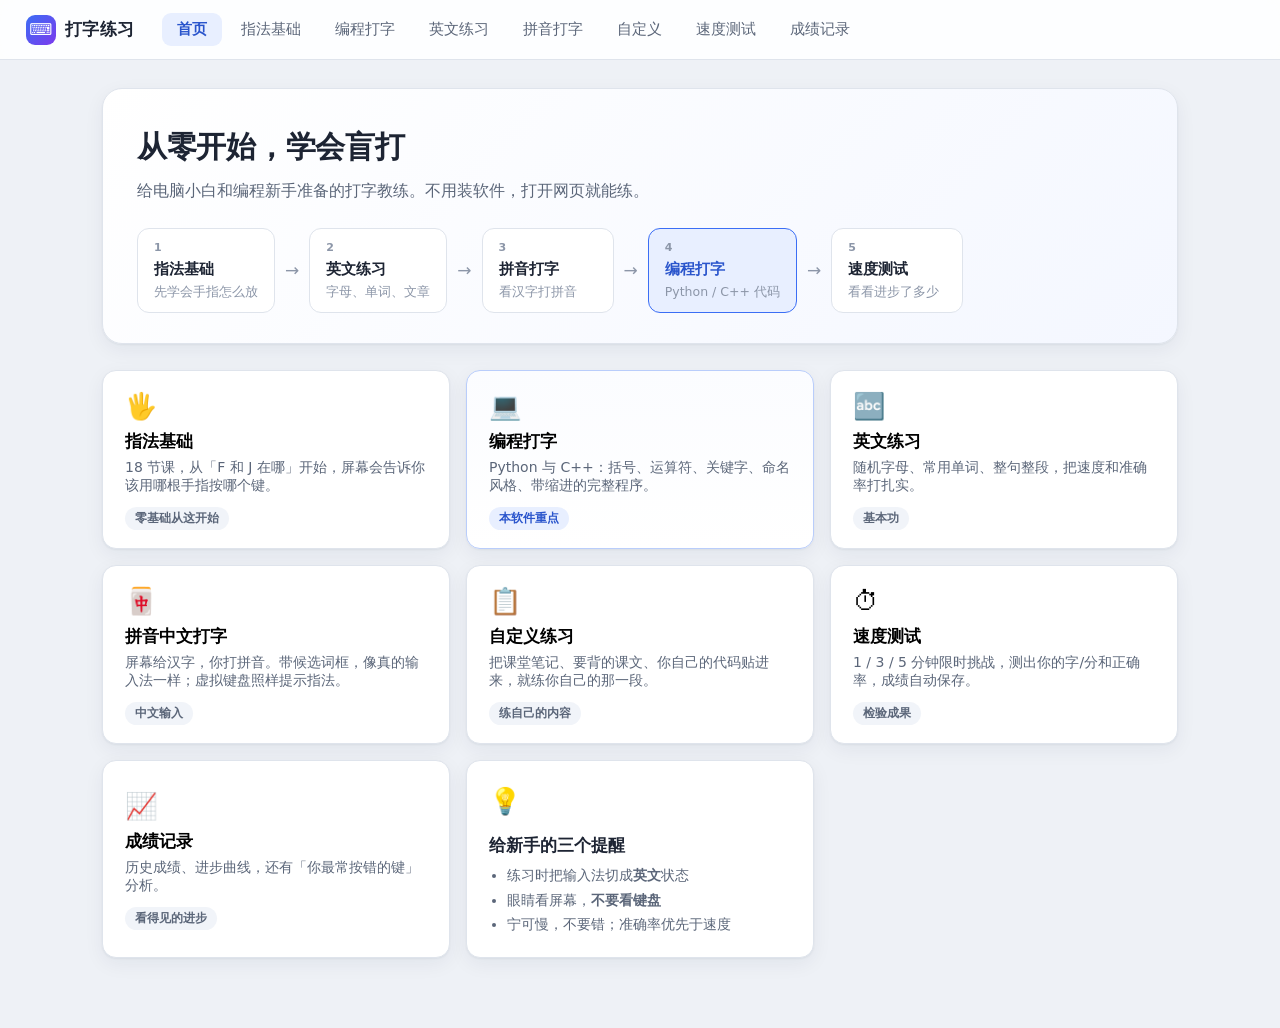
==== commit 6b5b68d9: "拳击改成第一视角 + 新增自定义练习 + 无障碍补齐 按 lobehub 上找到的三个 skill 的方法论做的这一轮： production-ready（质量闸门 / 性能预算 / 安全审计）、 a" ====
--- a/index.html
+++ b/index.html
@@ -8,20 +8,23 @@
 </head>
 <body>
 
+<a class="skip-link" href="#main">跳到主要内容</a>
+
 <header class="topbar">
   <div class="brand"><span class="logo">⌨</span><span>打字练习</span></div>
-  <nav class="nav" id="nav">
+  <nav class="nav" id="nav" aria-label="主导航">
     <button class="nav-btn active" data-screen="home">首页</button>
     <button class="nav-btn" data-screen="finger">指法基础</button>
     <button class="nav-btn" data-screen="code">编程打字</button>
     <button class="nav-btn" data-screen="english">英文练习</button>
     <button class="nav-btn" data-screen="pinyin">拼音打字</button>
+    <button class="nav-btn" data-screen="custom">自定义</button>
     <button class="nav-btn" data-screen="test">速度测试</button>
     <button class="nav-btn" data-screen="records">成绩记录</button>
   </nav>
 </header>
 
-<main id="main">
+<main id="main" tabindex="-1">
 
   <!-- ================= 首页 ================= -->
   <section class="screen active" id="screen-home">
@@ -66,6 +69,12 @@
         <p>屏幕给汉字，你打拼音。带候选词框，像真的输入法一样；虚拟键盘照样提示指法。</p>
         <span class="hc-tag">中文输入</span>
       </button>
+      <button class="home-card" data-goto="custom">
+        <div class="hc-icon">📋</div>
+        <h3>自定义练习</h3>
+        <p>把课堂笔记、要背的课文、你自己的代码贴进来，就练你自己的那一段。</p>
+        <span class="hc-tag">练自己的内容</span>
+      </button>
       <button class="home-card" data-goto="test">
         <div class="hc-icon">⏱</div>
         <h3>速度测试</h3>
@@ -134,9 +143,30 @@
       </div>
 
       <div class="ring-stage" id="boxStage">
-        <div class="fighter you" id="boxYouFig"><span class="fig">🥊</span><em>你</em></div>
-        <div class="ring-mid"></div>
-        <div class="fighter foe" id="boxFoeFig"><span class="fig">🥊</span><em>对手</em></div>
+        <!-- 对手：正面朝向玩家，双手护架 -->
+        <div class="foe-view" id="boxFoeFig">
+          <svg viewBox="0 0 200 230" aria-hidden="true">
+            <path class="foe-torso" d="M24 230 Q26 160 100 148 Q174 160 176 230 Z" />
+            <rect class="foe-neck" x="87" y="108" width="26" height="46" rx="12" />
+            <circle class="foe-head" cx="100" cy="78" r="45" />
+            <path class="foe-hair" d="M56 66 Q60 26 100 26 Q140 26 144 66 Q121 47 100 49 Q79 47 56 66 Z" />
+            <ellipse class="foe-eye" cx="84" cy="80" rx="4.6" ry="6.2" />
+            <ellipse class="foe-eye" cx="116" cy="80" rx="4.6" ry="6.2" />
+            <path class="foe-brow" d="M74 68 L93 73 M126 68 L107 73" />
+            <path class="foe-mouth" d="M88 103 Q100 112 112 103" />
+            <circle class="foe-glove" cx="62" cy="132" r="26" />
+            <circle class="foe-glove" cx="138" cy="132" r="26" />
+            <circle class="foe-glove-hi" cx="55" cy="124" r="9" />
+            <circle class="foe-glove-hi" cx="145" cy="124" r="9" />
+          </svg>
+        </div>
+
+        <!-- 你的双拳：第一视角，从屏幕下方伸入 -->
+        <div class="my-fists" id="boxYouFig">
+          <div class="fist left" id="fistLeft"><i class="cuff"></i></div>
+          <div class="fist right" id="fistRight"><i class="cuff"></i></div>
+        </div>
+
         <div class="ring-banner" id="boxBanner"></div>
       </div>
 
@@ -159,7 +189,7 @@
       <div class="keyboard" id="boxingKeyboard"></div>
 
       <div class="ring-overlay hidden" id="boxOverlay">
-        <div class="ring-result">
+        <div class="ring-result" role="dialog" aria-modal="true" aria-labelledby="boxResTitle">
           <div class="rr-icon" id="boxResIcon">🏆</div>
           <h2 id="boxResTitle">回合结束</h2>
           <div class="rr-stats" id="boxResStats"></div>
@@ -203,6 +233,40 @@
     </div>
     <div class="tabs" id="pinyinTabs"></div>
     <div class="level-grid" id="pinyinLevels"></div>
+  </section>
+
+  <!-- ================= 自定义练习 ================= -->
+  <section class="screen" id="screen-custom">
+    <div class="panel-head">
+      <h2>自定义练习</h2>
+      <p>把你想练的内容贴进来 —— 课堂笔记、要背的段落、你自己的代码都行。换行和缩进会如实保留，练习时该按回车就按回车。</p>
+    </div>
+
+    <div class="custom-box">
+      <label class="custom-label" for="customText">要练习的文本</label>
+      <textarea id="customText" spellcheck="false" rows="9"
+        placeholder="在这里粘贴或输入……&#10;&#10;例如：&#10;for (int i = 0; i &lt; n; ++i) {&#10;    sum += arr[i];&#10;}"></textarea>
+      <div class="custom-bar">
+        <span class="custom-count" id="customCount">0 个字符</span>
+        <label class="switch">
+          <input type="checkbox" id="customTabs" checked>
+          <span>把 Tab 换成 4 个空格</span>
+        </label>
+        <button class="btn primary" id="customStart">开始练习</button>
+      </div>
+      <p class="custom-err" id="customErr" role="alert" hidden></p>
+    </div>
+
+    <div class="card">
+      <h3>几点提醒</h3>
+      <ul class="tips">
+        <li>这个模式是<b>逐字比对英文和代码</b>的。中文汉字、全角标点（，。！“”）和 emoji 键盘上打不出来，会被拦下来 —— 要练中文请用顶栏的「拼音打字」</li>
+        <li>粘贴的代码如果原本用 Tab 缩进，勾上上面那个选项会统一成 4 空格，练习时行首按一次 <b>Tab</b> 就能补全</li>
+        <li>文本开头的空行和结尾的空行会自动去掉，中间的空行会保留</li>
+        <li>建议控制在 <b>3000 字以内</b> —— 太长了一次练不完，可以分成几段</li>
+        <li>练习成绩同样会进「成绩记录」（项目名显示为「自定义练习」）</li>
+      </ul>
+    </div>
   </section>
 
   <!-- ================= 速度测试 ================= -->
@@ -358,7 +422,7 @@
 
   <!-- ================= 结算弹窗 ================= -->
   <div class="modal-mask hidden" id="modalMask">
-    <div class="modal" id="modal">
+    <div class="modal" id="modal" role="dialog" aria-modal="true" aria-labelledby="mTitle">
       <div class="modal-stars" id="mStars"></div>
       <h2 id="mTitle">这一组完成啦</h2>
       <div class="modal-stats" id="mStats"></div>
--- a/css/style.css
+++ b/css/style.css
@@ -500,6 +500,64 @@
 
 .hidden { display: none !important; }
 
+/* ---------------- 自定义练习 ---------------- */
+.custom-box {
+  background: var(--panel); border: 1px solid var(--line); border-radius: var(--radius);
+  padding: 18px 20px 16px; box-shadow: var(--shadow); margin-bottom: 16px;
+}
+.custom-label {
+  display: block; font-size: 13px; font-weight: 700; color: var(--ink-3);
+  letter-spacing: .5px; margin-bottom: 8px;
+}
+#customText {
+  width: 100%; box-sizing: border-box;
+  font-family: var(--mono); font-size: 14.5px; line-height: 1.75;
+  padding: 13px 15px; border: 1px solid var(--line); border-radius: 10px;
+  background: #fbfcfe; color: var(--ink); resize: vertical;
+  transition: border-color .15s, box-shadow .15s;
+}
+#customText:focus {
+  outline: none; border-color: #b9cdfb; box-shadow: 0 0 0 3px var(--brand-soft);
+}
+.custom-bar {
+  display: flex; align-items: center; gap: 16px; flex-wrap: wrap; margin-top: 12px;
+}
+.custom-count {
+  font-size: 13px; color: var(--ink-3); margin-right: auto;
+  font-variant-numeric: tabular-nums;
+}
+.custom-count.over { color: #c0392b; font-weight: 700; }
+.custom-count.warn { color: #b26a00; }
+.custom-err {
+  margin: 10px 0 0; padding: 9px 13px; border-radius: 9px;
+  background: #fdeaea; color: #b02a2a; font-size: 13.5px;
+  border: 1px solid #f6c9c9;
+}
+
+/* ============================================================
+   无障碍
+   ============================================================ */
+
+/* 跳过导航：键盘用户按 Tab 第一下就能直接进主要内容 */
+.skip-link {
+  position: absolute; left: -9999px; top: 0; z-index: 200;
+  background: var(--brand); color: #fff; padding: 10px 20px;
+  border-radius: 0 0 10px 0; font-weight: 700; text-decoration: none;
+}
+.skip-link:focus { left: 0; }
+
+/* 键盘焦点必须看得见（鼠标点击不会触发，不会影响外观） */
+:focus-visible {
+  outline: 3px solid var(--brand);
+  outline-offset: 2px;
+}
+
+/* 只给屏幕阅读器的文本 */
+.sr-only {
+  position: absolute; width: 1px; height: 1px; padding: 0; margin: -1px;
+  overflow: hidden; clip: rect(0, 0, 0, 0); white-space: nowrap; border: 0;
+}
+
 /* ============================================================
    拳击小游戏
    ============================================================ */
@@ -556,108 +614,157 @@
 .hp-side.right .hp-bar { transform: scaleX(-1); }   /* 对手的血条从右往左掉，像对打 */
 
 /* ---- 拳台中央 ---- */
+/* ---------- 拳台：第一视角 ----------
+   玩家在擂台里向前看：对手在对面（远处、偏上），
+   自己的两只拳套在屏幕下缘（近处、很大），中间留出出拳的空间。 */
 .ring-stage {
-  position: relative; height: 136px; margin-bottom: 12px;
-  border-radius: 14px; overflow: hidden;
+  position: relative; height: 212px; margin-bottom: 12px;
+  border-radius: 16px; overflow: hidden;
+  border: 1px solid #0d1219;
   background:
-    radial-gradient(ellipse 60% 78% at 50% 108%, rgba(59,110,245,.10), transparent 70%),
-    linear-gradient(180deg, #eef2f9 0%, #e4eaf4 100%);
-  border: 1px solid #dfe5ef;
-  display: flex; align-items: center; justify-content: space-between;
-  padding: 0 46px;
-  transition: background .2s;
-}
-/* 围绳 */
-.ring-stage::before,
+    radial-gradient(ellipse 30% 22% at 50% 80%, rgba(255,214,170,.18), transparent 72%),
+    radial-gradient(ellipse 70% 62% at 50% 18%, #3c4a63 0%, #26314a 42%, #151c28 78%, #0f141c 100%);
+  transition: background .28s;
+}
+/* 擂台围绳（远景，压在对手身后） */
+.ring-stage::before {
+  content: ""; position: absolute; left: 0; right: 0; top: 10px; height: 3px;
+  background: linear-gradient(90deg, #8c3232, #b8802f, #8c3232);
+  opacity: .5; pointer-events: none;
+}
 .ring-stage::after {
-  content: ""; position: absolute; left: 0; right: 0; height: 3px;
-  background: linear-gradient(90deg, #d94f4f, #e8b04b, #d94f4f);
-  opacity: .38;
-}
-.ring-stage::before { top: 16px; }
-.ring-stage::after { bottom: 16px; }
+  content: ""; position: absolute; left: 0; right: 0; top: 24px; height: 3px;
+  background: linear-gradient(90deg, #8c3232, #b8802f, #8c3232);
+  opacity: .28; pointer-events: none;
+}
 .ring-stage.shake { animation: shake .22s; }
-.ring-stage.danger { background: linear-gradient(180deg, #fff1f1 0%, #ffe3e3 100%); }
-
-.fighter {
-  position: relative; z-index: 2;
-  display: flex; flex-direction: column; align-items: center; gap: 5px;
-  transition: transform .1s;
-}
-/* 拳手做成圆形徽章：蓝边=你，红边=对手，一眼分清谁是谁 */
-.fighter .fig {
-  display: grid; place-items: center;
-  width: 72px; height: 72px; border-radius: 50%;
-  font-size: 38px; line-height: 1;
-  background: #fff; border: 3px solid #cbd5e1;
-  box-shadow: 0 6px 18px rgba(20,30,60,.15);
-}
-.fighter.you .fig {
-  border-color: #3b82f6;
-  background: radial-gradient(circle at 35% 30%, #ffffff, #e6f0ff);
-  box-shadow: 0 6px 18px rgba(59,130,246,.28);
-}
-.fighter.foe .fig {
-  border-color: #ef4444;
-  background: radial-gradient(circle at 65% 30%, #ffffff, #ffe8e8);
-  box-shadow: 0 6px 18px rgba(239,68,68,.28);
-}
-.fighter em { font-style: normal; font-size: 12px; color: var(--ink-3); font-weight: 700; }
-.fighter.you em { color: #2563eb; }
-.fighter.foe em { color: #dc2626; }
-/* 拳台中线 */
-.ring-mid {
-  position: absolute; left: 50%; top: 20px; bottom: 20px; width: 1px;
-  background: linear-gradient(180deg, transparent, rgba(20,30,60,.13), transparent);
-}
-.fighter.hitted { animation: fighterHit .2s; }
-@keyframes fighterHit {
-  0% { transform: translateX(0) rotate(0); }
-  30% { transform: translateX(-13px) rotate(-7deg); }
-  70% { transform: translateX(6px) rotate(3deg); }
-  100% { transform: translateX(0) rotate(0); }
-}
-.fighter.foe.hitted { animation-name: fighterHitFoe; }
-@keyframes fighterHitFoe {
-  0% { transform: translateX(0) rotate(0); }
-  30% { transform: translateX(13px) rotate(7deg); }
-  70% { transform: translateX(-6px) rotate(-3deg); }
-  100% { transform: translateX(0) rotate(0); }
-}
-
-/* 特效层。飞行距离 --go 由 JS 按拳台实际宽度设置，
-   否则在大屏上拳头只飞一小段、根本够不到对手。 */
-.fx-punch, .fx-counter, .fx-pow, .fx-dmg {
-  position: absolute; z-index: 5; pointer-events: none;
+.ring-stage.danger {
+  background: radial-gradient(ellipse 70% 62% at 50% 18%, #5a2f39 0%, #3a1f28 42%, #22121a 78%, #170d12 100%);
+}
+/* 被打中：红色暗角闪一下。用 box-shadow 而不是伪元素，
+   因为 ::before/::after 已经用来画擂台围绳了。 */
+.ring-stage.hitflash { animation: hitFlash .34s cubic-bezier(.4,0,1,1); }
+.ring-stage.hitflash.shake { animation: shake .22s, hitFlash .34s cubic-bezier(.4,0,1,1); }
+@keyframes hitFlash {
+  0%   { box-shadow: inset 0 0 0 0 rgba(220,38,38,0); }
+  28%  { box-shadow: inset 0 0 96px 14px rgba(220,38,38,.62); }
+  100% { box-shadow: inset 0 0 0 0 rgba(220,38,38,0); }
+}
+
+/* ---------- 对手（正面，远处） ---------- */
+.foe-view {
+  position: absolute; left: 50%; top: 4px; margin-left: -80px;
+  width: 160px; height: 184px; z-index: 2;
+  filter: drop-shadow(0 14px 16px rgba(0,0,0,.5));
+  transform-origin: 50% 80%;
+}
+.foe-view svg { width: 100%; height: 100%; display: block; }
+.foe-torso { fill: #7d2a2a; }
+.foe-neck { fill: #d39468; }
+.foe-head { fill: #eebc93; }
+.foe-hair { fill: #22262f; }
+.foe-eye { fill: #22262f; }
+.foe-brow { stroke: #22262f; stroke-width: 3.4; fill: none; stroke-linecap: round; }
+.foe-mouth { stroke: #a04a28; stroke-width: 3.4; fill: none; stroke-linecap: round; }
+.foe-glove { fill: #cf4444; }
+.foe-glove-hi { fill: rgba(255,255,255,.28); }
+
+/* 挨打：整体后仰 + 缩小一点（被打退） */
+.foe-view.hitted { animation: foeHit .24s cubic-bezier(.2,.8,.3,1); }
+@keyframes foeHit {
+  0%   { transform: scale(1) translateY(0) rotate(0deg); }
+  30%  { transform: scale(.93) translateY(-9px) rotate(-4deg); }
+  65%  { transform: scale(.97) translateY(-3px) rotate(2deg); }
+  100% { transform: scale(1) translateY(0) rotate(0deg); }
+}
+
+/* ---------- 你的双拳（第一视角，近处） ---------- */
+.my-fists { position: absolute; inset: 0; z-index: 4; pointer-events: none; }
+.fist {
+  position: absolute; bottom: -26px; width: 118px; height: 116px;
+  border-radius: 46% 46% 32% 32% / 40% 40% 62% 62%;
+  background:
+    radial-gradient(ellipse 62% 42% at 50% 16%, rgba(255,255,255,.4), transparent 72%),
+    radial-gradient(circle at 34% 32%, #ff9d9d 0%, #e65454 40%, #b02d2d 76%, #82201f 100%);
+  box-shadow:
+    inset -9px -14px 26px rgba(84,8,8,.62),
+    inset 9px 11px 22px rgba(255,190,190,.32),
+    0 -8px 30px rgba(0,0,0,.5);
+  transition: transform .16s cubic-bezier(.34,1.56,.64,1), filter .16s;
+  will-change: transform;
+}
+/* 拇指 */
+.fist::before {
+  content: ""; position: absolute; top: 42%; width: 38px; height: 34px;
+  border-radius: 50%;
+  background: radial-gradient(circle at 40% 30%, #f27272, #a92a2a);
+  box-shadow: inset -4px -6px 10px rgba(84,8,8,.5);
+}
+/* 手腕护套：让拳头有"从下方伸进来"的实体感，而不是一颗浮空的球 */
+.fist .cuff {
+  position: absolute; left: 13%; right: 13%; bottom: -8px; height: 44px;
+  border-radius: 10px 10px 44% 44%;
+  background: linear-gradient(180deg, #7d1c1c 0%, #5a1414 55%, #430f0f 100%);
+  box-shadow: inset 0 6px 12px rgba(0,0,0,.45), 0 10px 22px rgba(0,0,0,.4);
+}
+.fist.left  { left: 2.5%;  transform: rotate(-9deg); }
+.fist.right { right: 2.5%; transform: rotate(9deg); }
+.fist.left::before  { right: -14px; }
+.fist.right::before { left: -14px; }
+
+/* 轮到你出拳的那只手会亮起来 —— 顺带告诉玩家该用哪只手 */
+.fist.ready { filter: drop-shadow(0 0 14px rgba(255,130,130,.95)) drop-shadow(0 0 4px rgba(255,255,255,.6)); }
+.fist.ready::after {
+  content: ""; position: absolute; inset: -6px; border-radius: inherit;
+  border: 2px solid rgba(255,170,170,.55);
+  animation: readyPulse 1.4s ease-in-out infinite;
+}
+@keyframes readyPulse {
+  0%, 100% { opacity: .25; transform: scale(1); }
+  50%      { opacity: .85; transform: scale(1.04); }
+}
+
+/* 出拳：向前（屏幕外方向）推出去，所以是放大 + 往中间上方走 */
+.fist.thrust.left  { animation: thrustLeft .24s cubic-bezier(.34,1.4,.5,1); }
+.fist.thrust.right { animation: thrustRight .24s cubic-bezier(.34,1.4,.5,1); }
+@keyframes thrustLeft {
+  0%   { transform: rotate(-9deg) scale(1) translate(0, 0); }
+  42%  { transform: rotate(-3deg) scale(1.34) translate(38%, -74%); }
+  100% { transform: rotate(-9deg) scale(1) translate(0, 0); }
+}
+@keyframes thrustRight {
+  0%   { transform: rotate(9deg) scale(1) translate(0, 0); }
+  42%  { transform: rotate(3deg) scale(1.34) translate(-38%, -74%); }
+  100% { transform: rotate(9deg) scale(1) translate(0, 0); }
+}
+
+/* ---------- 特效层 ---------- */
+/* 提示栏里的「左拳 / 右拳」标签 */
+.fist-tag {
+  font-size: 12px; font-weight: 700; padding: 3px 10px; border-radius: 20px;
+  color: #b03333; background: #fff1f1; border: 1px solid #f3c5c5;
+}
+.fx-pow, .fx-dmg {
+  position: absolute; z-index: 7; pointer-events: none;
   font-size: 30px; line-height: 1;
 }
-.fx-punch { left: 96px; top: 50%; margin-top: -15px; animation: punchGo .42s ease-in forwards; }
-@keyframes punchGo {
-  0% { transform: translateX(0) scale(1); opacity: 1; }
-  100% { transform: translateX(var(--go, 240px)) scale(1.25); opacity: 0; }
-}
-.fx-counter { right: 96px; top: 50%; margin-top: -15px; animation: counterGo .42s ease-in forwards; }
-@keyframes counterGo {
-  0% { transform: translateX(0) scale(1); opacity: 1; }
-  100% { transform: translateX(calc(-1 * var(--go, 240px))) scale(1.25); opacity: 0; }
-}
 .fx-pow {
-  left: 76%; top: 42%; margin: -22px 0 0 -22px; font-size: 42px;
-  animation: powPop .42s ease-out forwards;
-}
-.fx-pow.big { font-size: 58px; margin: -29px 0 0 -29px; }
+  left: 50%; top: 24%; margin: -22px 0 0 -22px; font-size: 46px;
+  animation: powPop .42s cubic-bezier(.16,1,.3,1) forwards;
+}
+.fx-pow.big { font-size: 62px; margin: -30px 0 0 -30px; }
 @keyframes powPop {
-  0% { transform: scale(.3) rotate(-18deg); opacity: 0; }
-  35% { transform: scale(1.15) rotate(6deg); opacity: 1; }
+  0%   { transform: scale(.3) rotate(-18deg); opacity: 0; }
+  35%  { transform: scale(1.15) rotate(6deg); opacity: 1; }
   100% { transform: scale(1.4) rotate(14deg); opacity: 0; }
 }
 .fx-dmg {
-  font-family: var(--mono); font-size: 21px; font-weight: 700;
-  animation: dmgFloat .7s ease-out forwards;
-}
-.fx-dmg.foe { left: 71%; top: 10%; color: #e03131; }
-.fx-dmg.you { left: 19%; top: 10%; color: #ef4444; }
-.fx-dmg.big { font-size: 28px; }
+  font-family: var(--mono); font-size: 22px; font-weight: 700;
+  animation: dmgFloat .7s cubic-bezier(.16,1,.3,1) forwards;
+}
+.fx-dmg.foe { left: 50%; margin-left: -18px; top: 4%; color: #ff6b6b; text-shadow: 0 2px 8px rgba(0,0,0,.6); }
+.fx-dmg.you { left: 50%; margin-left: -18px; top: 58%; color: #ff8f8f; }
+.fx-dmg.big { font-size: 29px; }
 @keyframes dmgFloat {
   0% { transform: translateY(6px) scale(.7); opacity: 0; }
   25% { transform: translateY(0) scale(1.1); opacity: 1; }
@@ -746,8 +853,9 @@
 .rr-btns { display: flex; gap: 10px; justify-content: center; flex-wrap: wrap; }
 
 @media (max-width: 720px) {
-  .ring-stage { height: 112px; padding: 0 22px; }
-  .fighter .fig { width: 54px; height: 54px; font-size: 28px; }
+  .ring-stage { height: 168px; }
+  .foe-view { width: 120px; height: 138px; margin-left: -60px; }
+  .fist { width: 82px; height: 76px; bottom: -18px; }
   .qkey { width: 44px; height: 50px; font-size: 20px; }
   .qkey.cur { font-size: 24px; }
 }
@@ -763,3 +871,54 @@
   .hands-wrap { gap: 14px; padding: 11px 10px; }
   .finger { min-width: 38px; }
 }
+
+/* ============================================================
+   无障碍：尊重系统的「减少动态效果」
+   ------------------------------------------------------------
+   原则（参考 animate skill）：有动效的界面必须给降级方案。
+   不是简单地把动画全关掉 —— 那样会丢失反馈信息。
+   做法是：去掉大位移和无限循环，保留颜色 / 明暗 / 数字这类
+   不依赖运动的信息。
+   ============================================================ */
+@media (prefers-reduced-motion: reduce) {
+  /* 默认把过渡压到极短，但仍保留状态变化的差异 */
+  *, *::before, *::after {
+    animation-duration: .01ms !important;
+    animation-iteration-count: 1 !important;
+    transition-duration: .01ms !important;
+    scroll-behavior: auto !important;
+  }
+
+  /* 所有位移类动画直接取消 */
+  .type-area.shake,
+  .ring-stage.shake,
+  .fist.thrust.left,
+  .fist.thrust.right,
+  .foe-view.hitted,
+  .ring-banner.show,
+  .ring-clock.urgent,
+  .fist.ready::after,
+  .type-text .c.cur::before {
+    animation: none !important;
+  }
+
+  /* 被打中：不震屏，改用静态红色内阴影表达（信息还在） */
+  .ring-stage.hitflash,
+  .ring-stage.hitflash.shake {
+    animation: none !important;
+    box-shadow: inset 0 0 96px 14px rgba(220,38,38,.5) !important;
+  }
+
+  /* 伤害数字仍然要能看见，只是不再从下往上飘 */
+  .fx-dmg { animation: dmgStatic .8s steps(1) forwards !important; }
+  @keyframes dmgStatic {
+    0%, 80% { opacity: 1; transform: none; }
+    100% { opacity: 0; transform: none; }
+  }
+
+  /* 命中爆点：保留图标，不做缩放旋转 */
+  .fx-pow { animation: none !important; opacity: 1; }
+
+  /* 待命拳套的光环改成静态描边 */
+  .fist.ready::after { opacity: .8; }
+}
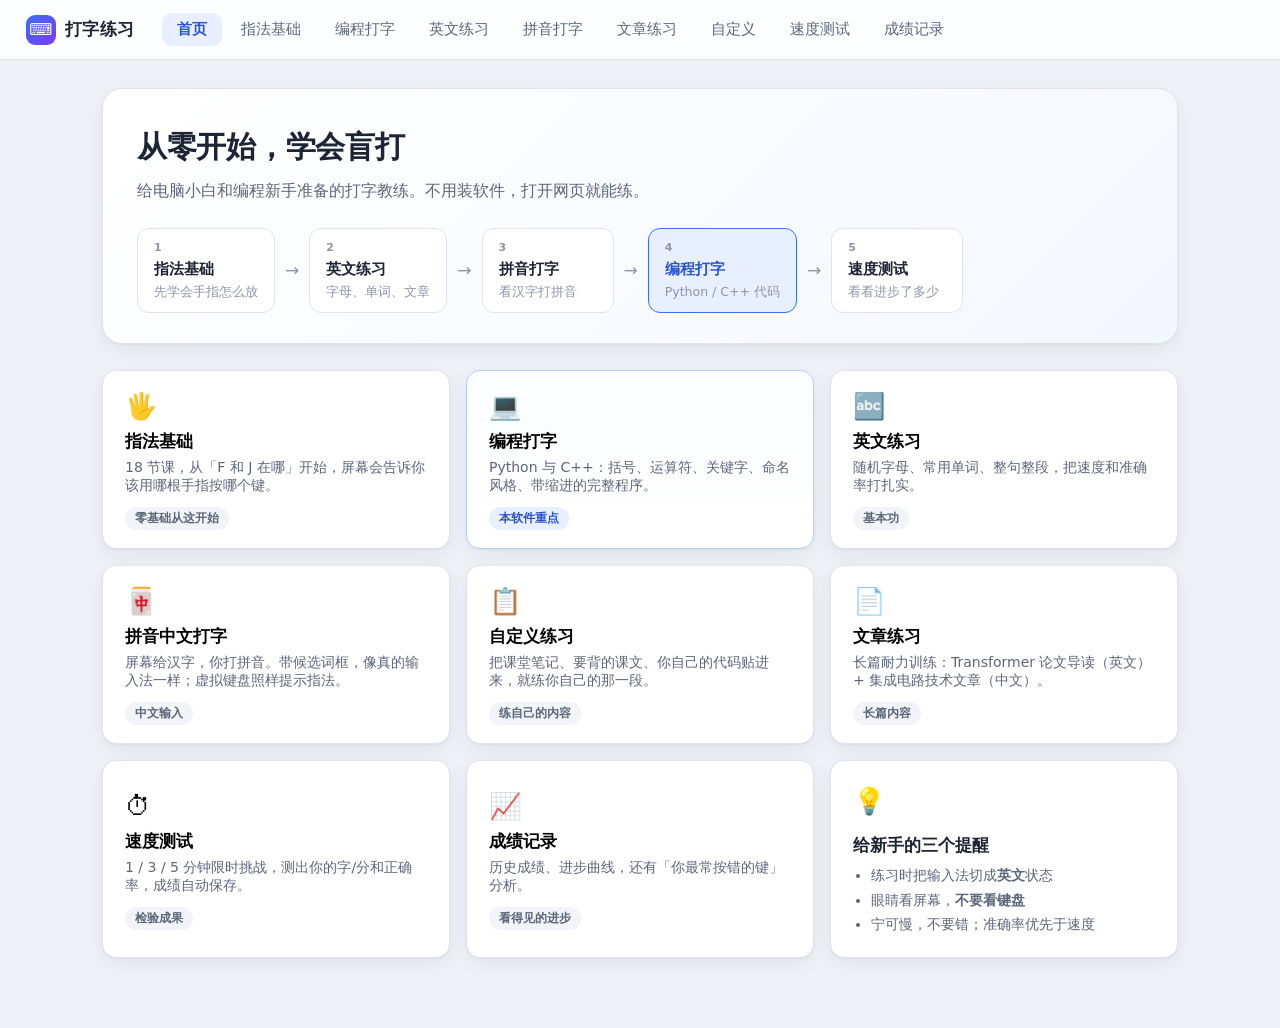
==== commit aa47ba8a: "新增文章练习、C++ 完整项目、Verilog 入门 一、文章练习（新模块） - 英文论文：收录《Attention Is All You Need》摘要原文（arXiv:1706.03762，   " ====
--- a/index.html
+++ b/index.html
@@ -18,6 +18,7 @@
     <button class="nav-btn" data-screen="code">编程打字</button>
     <button class="nav-btn" data-screen="english">英文练习</button>
     <button class="nav-btn" data-screen="pinyin">拼音打字</button>
+    <button class="nav-btn" data-screen="articles">文章练习</button>
     <button class="nav-btn" data-screen="custom">自定义</button>
     <button class="nav-btn" data-screen="test">速度测试</button>
     <button class="nav-btn" data-screen="records">成绩记录</button>
@@ -74,6 +75,12 @@
         <h3>自定义练习</h3>
         <p>把课堂笔记、要背的课文、你自己的代码贴进来，就练你自己的那一段。</p>
         <span class="hc-tag">练自己的内容</span>
+      </button>
+      <button class="home-card" data-goto="articles">
+        <div class="hc-icon">📄</div>
+        <h3>文章练习</h3>
+        <p>长篇耐力训练：Transformer 论文导读（英文）+ 集成电路技术文章（中文）。</p>
+        <span class="hc-tag">长篇内容</span>
       </button>
       <button class="home-card" data-goto="test">
         <div class="hc-icon">⏱</div>
@@ -235,6 +242,27 @@
     <div class="level-grid" id="pinyinLevels"></div>
   </section>
 
+  <!-- ================= 文章练习 ================= -->
+  <section class="screen" id="screen-articles">
+    <div class="panel-head">
+      <h2>文章练习</h2>
+      <p>长篇内容的耐力训练。练完一段论文或技术文章，手指对长句子的节奏会明显更稳。</p>
+    </div>
+    <div class="tabs" id="articleTabs"></div>
+    <div class="level-grid" id="articleLevels"></div>
+
+    <div class="card" id="articleNotice">
+      <h3>关于内容来源</h3>
+      <ul class="tips">
+        <li><b>英文论文</b>：只引用《Attention Is All You Need》的<b>摘要原文</b>（arXiv:1706.03762，Vaswani et al., 2017），
+          其余几关是<b>原创导读</b> —— 用我自己的话讲同一件事，没有整篇转载论文。</li>
+        <li><b>中文集成电路</b>：<b>原创学习材料</b>，围绕存算一体、集成电路设计流程等方向撰写，
+          <b>不是任何论文的原文</b>，也不代表任何作者的观点。知网论文有版权，不能抓取或整篇转载。</li>
+        <li>想练自己的论文或笔记？用顶栏的「<b>自定义</b>」把文本贴进去就行。</li>
+      </ul>
+    </div>
+  </section>
+
   <!-- ================= 自定义练习 ================= -->
   <section class="screen" id="screen-custom">
     <div class="panel-head">
--- a/css/style.css
+++ b/css/style.css
@@ -858,9 +858,6 @@
   .fist { width: 82px; height: 76px; bottom: -18px; }
   .qkey { width: 44px; height: 50px; font-size: 20px; }
   .qkey.cur { font-size: 24px; }
-}
-
-@media (max-width: 720px) {
   .topbar { height: auto; flex-direction: column; align-items: stretch; gap: 8px; padding: 10px 14px; }
   .nav { overflow-x: auto; }
   .stats { width: 100%; }
